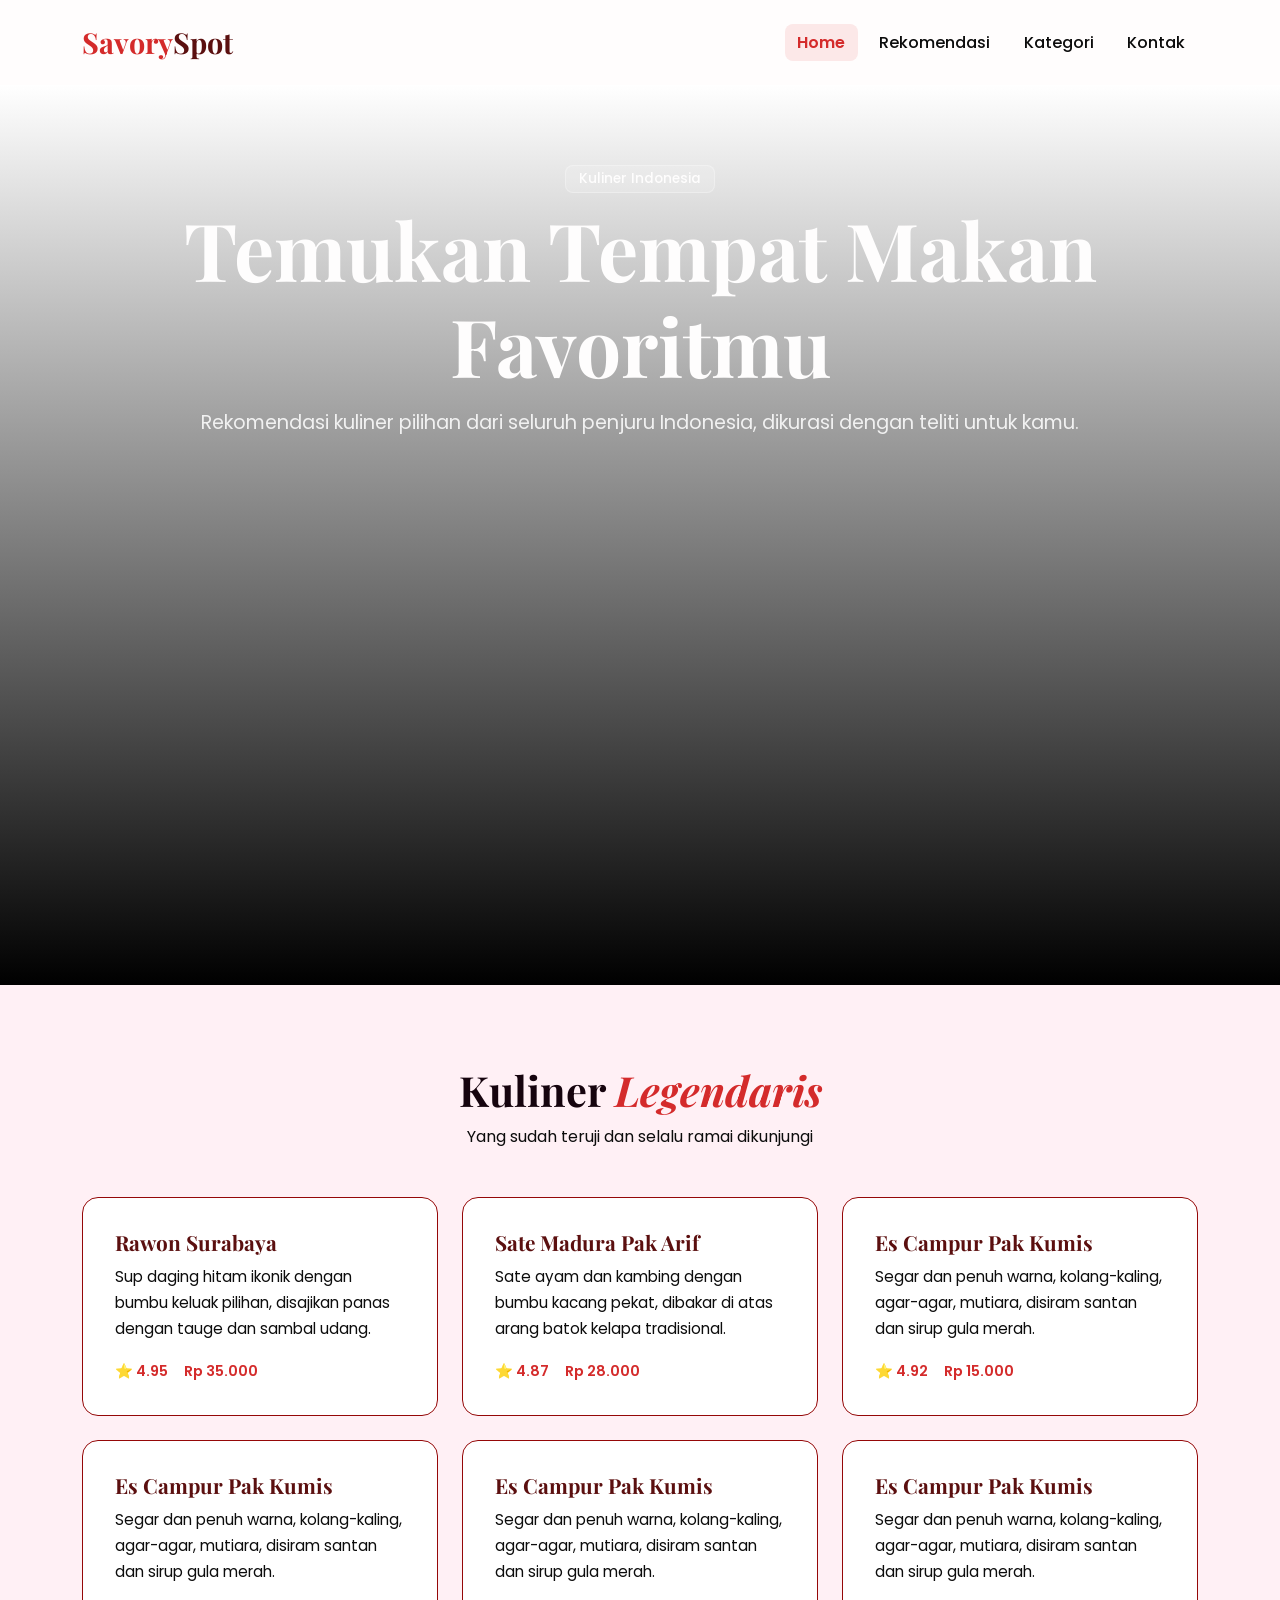
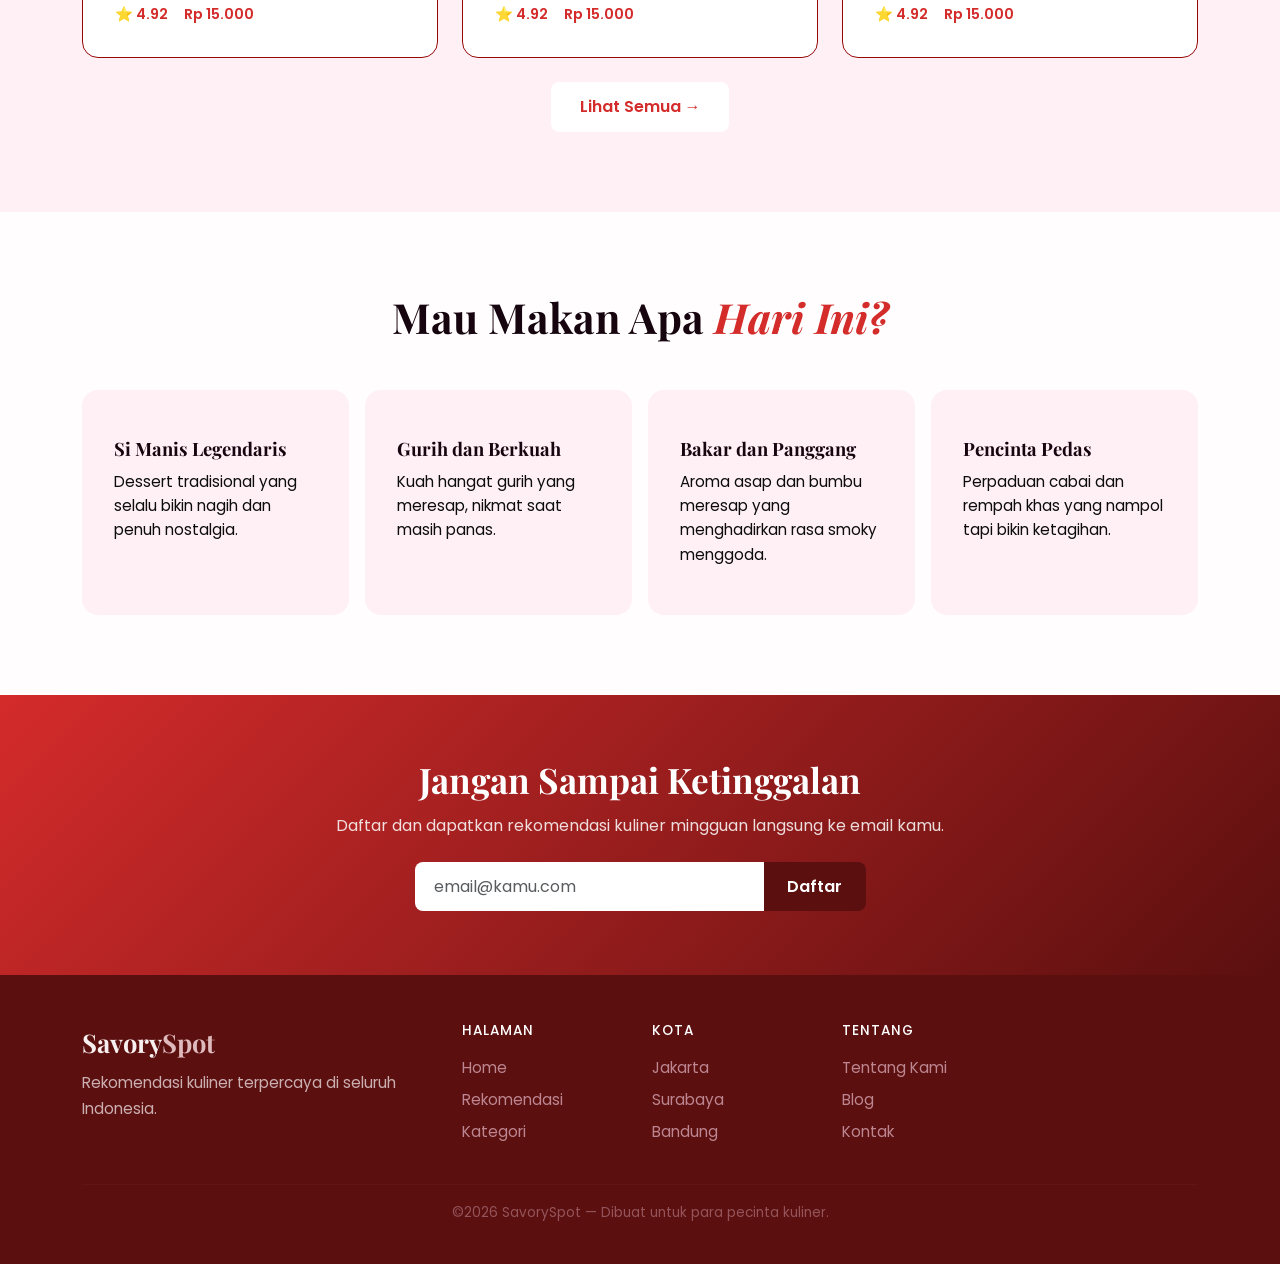
==== index.html @ 45e1f724 "feat: add kontak and rekomendasi pages with forms and functionality - Created kontak.html with a con" ====
<!DOCTYPE html>
<html lang="id">
<head>
  <meta charset="UTF-8"/>
  <meta name="viewport" content="width=device-width, initial-scale=1.0"/>
  <title>SavorySpot - Rekomendasi Kuliner</title>
  <link href="https://cdnjs.cloudflare.com/ajax/libs/bootstrap/5.3.2/css/bootstrap.min.css" rel="stylesheet"/>
  <link href="https://fonts.googleapis.com/css2?family=Playfair+Display:ital,wght@0,700;1,700&family=Poppins:wght@400;500;600;700&display=swap" rel="stylesheet"/>
  <link rel="stylesheet" href="index.css"/>
</head>
<body>

  <nav class="navbar navbar-expand-lg sticky-top">
    <div class="container">
      <a class="navbar-brand" href="index.html">Savory<span>Spot</span></a>
      <button class="navbar-toggler" type="button" data-bs-toggle="collapse" data-bs-target="#menuNav">
        <span class="navbar-toggler-icon"></span>
      </button>
      <div class="collapse navbar-collapse justify-content-end" id="menuNav">
        <ul class="navbar-nav gap-2">
          <li class="nav-item"><a class="nav-link aktif" href="home.html">Home</a></li>
          <li class="nav-item"><a class="nav-link" href="rekomendasi.html">Rekomendasi</a></li>
          <li class="nav-item"><a class="nav-link" href="kategori.html">Kategori</a></li>
          <li class="nav-item"><a class="nav-link" href="kontak.html">Kontak</a></li>
        </ul>
      </div>
    </div>
  </nav>

  <!-- HERO -->
  <section class="hero">
    <div class="container justify-content-center align-items-center text-center">
      <!-- <div class="hero-isi">
        <p class="hero-tag">Kuliner Indonesia</p>
        <h1>Temukan Tempat Makan<br><em>Favoritmu</em></h1>
        <p class="hero-desc">Rekomendasi kuliner pilihan dari seluruh penjuru Indonesia, dikurasi dengan teliti untuk kamu.</p>
        <div class="hero-tombol">
          <a href="rekomendasi.html" class="btn-utama">Lihat Rekomendasi</a>
          <a href="kategori.html" class="btn-outline">Jelajahi Kategori</a>
        </div>
      </div> -->
      <h5 class="hero-tag">Kuliner Indonesia</h5>
      <h1 class="hero-title">Temukan Tempat Makan Favoritmu</h1>
      <p class="hero-sub">Rekomendasi kuliner pilihan dari seluruh penjuru Indonesia, dikurasi dengan teliti untuk kamu.</p>
    </div>
  </section>

  

  <!-- REKOMENDASI -->
  <section class="rekomen">
    <div class="container">
      <div class="judul-seksi text-center mb-5">
  
        <h2>Kuliner <em>Legendaris</em></h2>
        <p class="sub">Yang sudah teruji dan selalu ramai dikunjungi</p>
      </div>


      <div class="row g-4">
        <div class="col-lg-4 col-md-6">
          <div class="kartu-makan">
            <h3>Rawon Surabaya</h3>
            <p>Sup daging hitam ikonik dengan bumbu keluak pilihan, disajikan panas dengan tauge dan sambal udang.</p>
            <div class="kartu-info">
              <span>⭐ 4.95</span>
              <span>Rp 35.000</span>
             
            </div>
          </div>
        </div>
        <div class="col-lg-4 col-md-6">
          <div class="kartu-makan">
            <h3>Sate Madura Pak Arif</h3>
            <p>Sate ayam dan kambing dengan bumbu kacang pekat, dibakar di atas arang batok kelapa tradisional.</p>
            <div class="kartu-info">
              <span>⭐ 4.87</span>
              <span>Rp 28.000</span>
            </div>
          </div>
        </div>
        <div class="col-lg-4 col-md-6">
          <div class="kartu-makan">
            <h3>Es Campur Pak Kumis</h3>
            <p>Segar dan penuh warna, kolang-kaling, agar-agar, mutiara, disiram santan dan sirup gula merah.</p>
            <div class="kartu-info">
              <span>⭐ 4.92</span>
              <span>Rp 15.000</span>
            </div>
          </div>
        </div>
        <div class="col-lg-4 col-md-6">
          <div class="kartu-makan">
            <h3>Es Campur Pak Kumis</h3>
            <p>Segar dan penuh warna, kolang-kaling, agar-agar, mutiara, disiram santan dan sirup gula merah.</p>
            <div class="kartu-info">
              <span>⭐ 4.92</span>
              <span>Rp 15.000</span>
            </div>
          </div>
        </div>
        <div class="col-lg-4 col-md-6">
          <div class="kartu-makan">
            <h3>Es Campur Pak Kumis</h3>
            <p>Segar dan penuh warna, kolang-kaling, agar-agar, mutiara, disiram santan dan sirup gula merah.</p>
            <div class="kartu-info">
              <span>⭐ 4.92</span>
              <span>Rp 15.000</span>
            </div>
          </div>
        </div>
        <div class="col-lg-4 col-md-6">
          <div class="kartu-makan">
            <h3>Es Campur Pak Kumis</h3>
            <p>Segar dan penuh warna, kolang-kaling, agar-agar, mutiara, disiram santan dan sirup gula merah.</p>
            <div class="kartu-info">
              <span>⭐ 4.92</span>
              <span>Rp 15.000</span>
            </div>
          </div>
        </div>
        
      </div>
      <div class="text-center mt-4">
        <a href="rekomendasi.html" class="btn-utama">Lihat Semua →</a>
      </div>
    </div>
  </section>


  <!-- KATEGORI -->
  <section class="kat-rasa">
    <div class="container">
      <div class="judul-seksi text-center mb-5">
        <h2>Mau Makan Apa <em>Hari Ini?</em></h2>
      </div>
      <div class="row g-3">
        <div class="col-lg-3 col-md-6">
          <div class="kartu-kat">
            <div class="kat-ikon"></div>
            <h4>Si Manis Legendaris</h4>
            <p>Dessert tradisional yang selalu bikin nagih dan penuh nostalgia.</p>
          </div>
        </div>
        <div class="col-lg-3 col-md-6">
          <div class="kartu-kat">
            <div class="kat-ikon"></div>
            <h4>Gurih dan Berkuah</h4>
            <p>Kuah hangat gurih yang meresap, nikmat saat masih panas.</p>
          </div>
        </div>
        <div class="col-lg-3 col-md-6">
          <div class="kartu-kat">
            <div class="kat-ikon"></div>
            <h4>Bakar dan Panggang</h4>
            <p>Aroma asap dan bumbu meresap yang menghadirkan rasa smoky menggoda.</p>
          </div>
        </div>
        <div class="col-lg-3 col-md-6">
          <div class="kartu-kat">
            <div class="kat-ikon"></div>
            <h4>Pencinta Pedas</h4>
            <p>Perpaduan cabai dan rempah khas yang nampol tapi bikin ketagihan.</p>
          </div>
        </div>
      </div>
    </div>
  </section>

  <!-- NEWSLETTER -->
  <section class="newsletter">
    <div class="container text-center">
      <h2>Jangan Sampai Ketinggalan</h2>
      <p>Daftar dan dapatkan rekomendasi kuliner mingguan langsung ke email kamu.</p>
      <div class="row justify-content-center mt-4">
        <div class="col-md-5">
          <div class="input-group">
            <input type="email" class="form-control" id="inputEmail" placeholder="email@kamu.com"/>
            <button class="btn-daftar" onclick="daftarNewsletter()">Daftar</button>
          </div>
          <p id="pesanSukses" style="display:none;" class="pesan-sukses">✅ Berhasil didaftarkan! Terima kasih 🌸</p>
        </div>
      </div>
    </div>
  </section>

  <footer>
    <div class="container">
      <div class="row g-4 mb-4">
        <div class="col-lg-4">
          <div class="footer-brand">Savory<span>Spot</span></div>
          <p>Rekomendasi kuliner terpercaya di seluruh Indonesia.</p>
        </div>
        <div class="col-lg-2 col-6"><h5>Halaman</h5><ul><li><a href="home.html">Home</a></li><li><a href="rekomendasi.html">Rekomendasi</a></li><li><a href="kategori.html">Kategori</a></li></ul></div>
        <div class="col-lg-2 col-6"><h5>Kota</h5><ul><li><a href="#jakarta">Jakarta</a></li><li><a href="#surabaya">Surabaya</a></li><li><a href="#bandung">Bandung</a></li></ul></div>
        <div class="col-lg-2 col-6"><h5>Tentang</h5><ul><li><a href="#tentang-kami">Tentang Kami</a></li><li><a href="#">Blog</a></li><li><a href="kontak.html">Kontak</a></li></ul></div>
      </div>
      <hr/>
      <p class="footer-bawah">©2026 SavorySpot — Dibuat untuk para pecinta kuliner.</p>
    </div>
  </footer>

  <script src="https://cdnjs.cloudflare.com/ajax/libs/bootstrap/5.3.2/js/bootstrap.bundle.min.js"></script>
  <script src="home.js"></script>
</body>
</html>
---- index.css ----
@import url('https://fonts.googleapis.com/css2?family=Playfair+Display:ital,wght@0,700;1,700&family=Poppins:wght@400;500;600;700&display=swap');

:root {
  --pink: #d42b2b;
  --pink-gelap: #5b0f0f;
  --pink-muda: #fce8e8;
  --pink-soft: #950808;
  --putih: #fffdfd;
  --teks: #16040e;
  --teks-abu: #0c0c0c;
  --bg: #fff0f5;
}

* {
  margin: 0;
  padding: 0;
  box-sizing: border-box;
}

html {
  scroll-behavior: smooth;
}

body {
  font-family: 'Poppins', sans-serif;
  background: var(--bg);
  color: var(--teks);
  font-size: 16px;
}

/* NAVBAR */
.navbar {
  background: var(--putih) !important;
  border-bottom: 2px solid var(--red-soft);
  padding: 1rem 0;
}

.navbar-brand {
  font-family: 'Playfair Display', serif;
  font-size: 1.8rem;
  font-weight: 700;
  color: var(--pink) !important;
  text-decoration: none;
}

.navbar-brand span {
  color: var(--pink-gelap);
}

.nav-link {
  color: var(--teks-abu) !important;
  font-weight: 500;
  font-size: 1rem;
  padding: 0.4rem 0.8rem !important;
  border-radius: 8px;
  transition: all 0.2s;
}

.nav-link:hover,
.nav-link.aktif {
  color: var(--pink) !important;
  font-weight: 600;
  background: var(--pink-muda);
}

/* HERO */
.hero {
  background:linear-gradient(white, black), url('bennerkuliner.jpg') center/cover no-repeat;
  padding: 5rem 0;
  height: 100vh;
  color: rgb(254, 253, 253);
}

.hero-tag {
  background: rgba(255, 255, 255, 0.15);
  display: inline-block;
  padding: 0.3rem 0.8rem;
  font-size: 0.85rem;
  border-radius: 8px;
  border: 1.5px solid rgba(255, 255, 255, 0.3);
}

.hero-title {
  font-family: 'Playfair Display', serif;
  font-size: 5rem;
  font-weight: 700;
  margin-bottom: 1rem;
}

.hero-sub {
  font-size: 1.2rem;
  color: rgba(255, 255, 255, 0.85);
  margin-bottom: 2rem;
}

.hero-tombol {
  display: flex;
  gap: 1rem;
  flex-wrap: wrap;
}

.btn-utama {
  background: white;
  color: var(--pink);
  padding: 0.8rem 1.8rem;
  border-radius: 8px;
  font-weight: 600;
  font-size: 1rem;
  text-decoration: none;
  transition: all 0.2s;
  display: inline-block;
}

.btn-utama:hover {
  background: var(--pink-muda);
  color: var(--pink);
  transform: translateY(-2px);
}

.btn-outline {
  background: transparent;
  color: white;
  border: 2px solid rgba(194, 187, 187, 0.6);
  padding: 0.8rem 1.8rem;
  border-radius: 8px;
  font-weight: 600;
  font-size: 1rem;
  text-decoration: none;
  transition: all 0.2s;
  display: inline-block;
}

.btn-outline:hover {
  background: rgba(255, 255, 255, 0.15);
  color: white;
}

/* STATS */
.stats {
  background: var(--putih);
  padding: 2.5rem 0;
  border-bottom: 2px solid var(--pink-soft);
}

.stat-angka {
  font-family: 'Playfair Display', serif;
  font-size: 2.2rem;
  font-weight: 700;
  color: var(--pink);
}

.stat-label {
  font-size: 0.95rem;
  color: var(--teks-abu);
  font-weight: 500;
  margin-top: 0.2rem;
}

/* LABEL & JUDUL */
.label {
  font-size: 0.8rem;
  letter-spacing: 2px;
  text-transform: uppercase;
  color: var(--pink);
  font-weight: 600;
  margin-bottom: 0.5rem;
}

.judul-seksi h2 {
  font-family: 'Playfair Display', serif;
  font-size: clamp(1.8rem, 3.5vw, 2.6rem);
  font-weight: 700;
  margin-bottom: 0.6rem;
}

.judul-seksi h2 em {
  color: var(--pink);
  font-style: italic;
}

.sub {
  color: var(--teks-abu);
  font-size: 1rem;
}

/* REKOMENDASI */
.rekomen {
  padding: 5rem 0;
}

.kartu-makan {
  background: white;
  border: 1.5px solid var(--pink-soft);
  border-radius: 16px;
  padding: 2rem;
  position: relative;
  height: 100%;
  transition: transform 0.3s, box-shadow 0.3s;
}

.kartu-makan:hover {
  transform: translateY(-5px);
  box-shadow: 0 12px 35px rgba(233, 30, 140, 0.12);
}

.kartu-no {
  position: absolute;
  top: 1rem;
  right: 1.2rem;
  font-family: 'Playfair Display', serif;
  font-size: 4rem;
  color: var(--pink-muda);
  font-weight: 700;
  line-height: 1;
}

.kartu-emoji {
  font-size: 3rem;
  margin-bottom: 1rem;
}

.kartu-makan h3 {
  font-family: 'Playfair Display', serif;
  font-size: 1.3rem;
  font-weight: 700;
  color: var(--pink-gelap);
  margin-bottom: 0.6rem;
}

.kartu-makan p {
  font-size: 0.95rem;
  color: var(--teks-abu);
  line-height: 1.7;
  margin-bottom: 1.2rem;
}

.kartu-info {
  display: flex;
  gap: 1rem;
  flex-wrap: wrap;
}

.kartu-info span {
  font-size: 0.9rem;
  font-weight: 600;
  color: var(--pink);
}



/* KATEGORI RASA */
.kat-rasa {
  background: var(--putih);
  padding: 5rem 0;
  border-top: 2px solid var(--red-soft);
}

.kartu-kat {
  background: var(--bg);
  border: 1.5px solid var(--red-soft);
  border-radius: 16px;
  padding: 2rem;
  height: 100%;
  transition: all 0.2s;
}

.kartu-kat:hover {
  background: var(--red-muda);
  transform: translateY(-4px);
}

.kat-ikon {
  font-size: 2.5rem;
  margin-bottom: 1rem;
}

.kartu-kat h4 {
  font-family: 'Playfair Display', serif;
  font-size: 1.15rem;
  font-weight: 700;
  color: var(--red-gelap);
  margin-bottom: 0.6rem;
}

.kartu-kat p {
  font-size: 0.95rem;
  color: var(--teks-abu);
  line-height: 1.6;
}

/* NEWSLETTER */
.newsletter {
  background: linear-gradient(135deg, var(--pink), var(--pink-gelap));
  padding: 4rem 0;
  color: white;
}

.newsletter h2 {
  font-family: 'Playfair Display', serif;
  font-size: clamp(1.6rem, 3vw, 2.2rem);
  font-weight: 700;
  margin-bottom: 0.8rem;
}

.newsletter p {
  font-size: 1rem;
  color: rgba(255, 255, 255, 0.85);
}

.newsletter .form-control {
  border-radius: 8px 0 0 8px !important;
  padding: 0.8rem 1.2rem !important;
  border: none !important;
  font-size: 1rem;
}

.btn-daftar {
  background: var(--pink-gelap);
  color: white;
  border: none;
  padding: 0.8rem 1.5rem;
  border-radius: 0 8px 8px 0;
  font-weight: 600;
  font-size: 1rem;
  cursor: pointer;
  transition: background 0.2s;
}

.btn-daftar:hover {
  background: var(--pink-gelap);
}

.pesan-sukses {
  color: white;
  margin-top: 0.8rem;
  font-size: 0.95rem;
}


/* FOOTER */
footer {
  background: var(--pink-gelap);
  color: rgba(252, 243, 247, 0.7);
  padding: 3rem 0 1.5rem;
}

.footer-brand {
  font-family: 'Playfair Display', serif;
  font-size: 1.6rem;
  font-weight: 700;
  color: rgb(247, 239, 239);
  margin-bottom: 0.5rem;
}

.footer-brand span {
  color: #dfbabd;
}

footer p {
  font-size: 0.95rem;
  line-height: 1.7;
}

footer h5 {
  color: white;
  font-size: 0.85rem;
  letter-spacing: 1px;
  text-transform: uppercase;
  margin-bottom: 1rem;
}

footer ul {
  list-style: none;
  padding: 0;
}

footer ul li {
  margin-bottom: 0.5rem;
}

footer ul a {
  color: rgba(255, 214, 231, 0.6);
  font-size: 0.95rem;
  text-decoration: none;
  transition: color 0.2s;
}

footer ul a:hover {
  color: #ffb3d9;
}

footer hr {
  border-color: rgba(255, 255, 255, 0.1);
}

.footer-bawah {
  text-align: center;
  font-size: 0.85rem;
  color: rgba(255, 214, 231, 0.35);
}
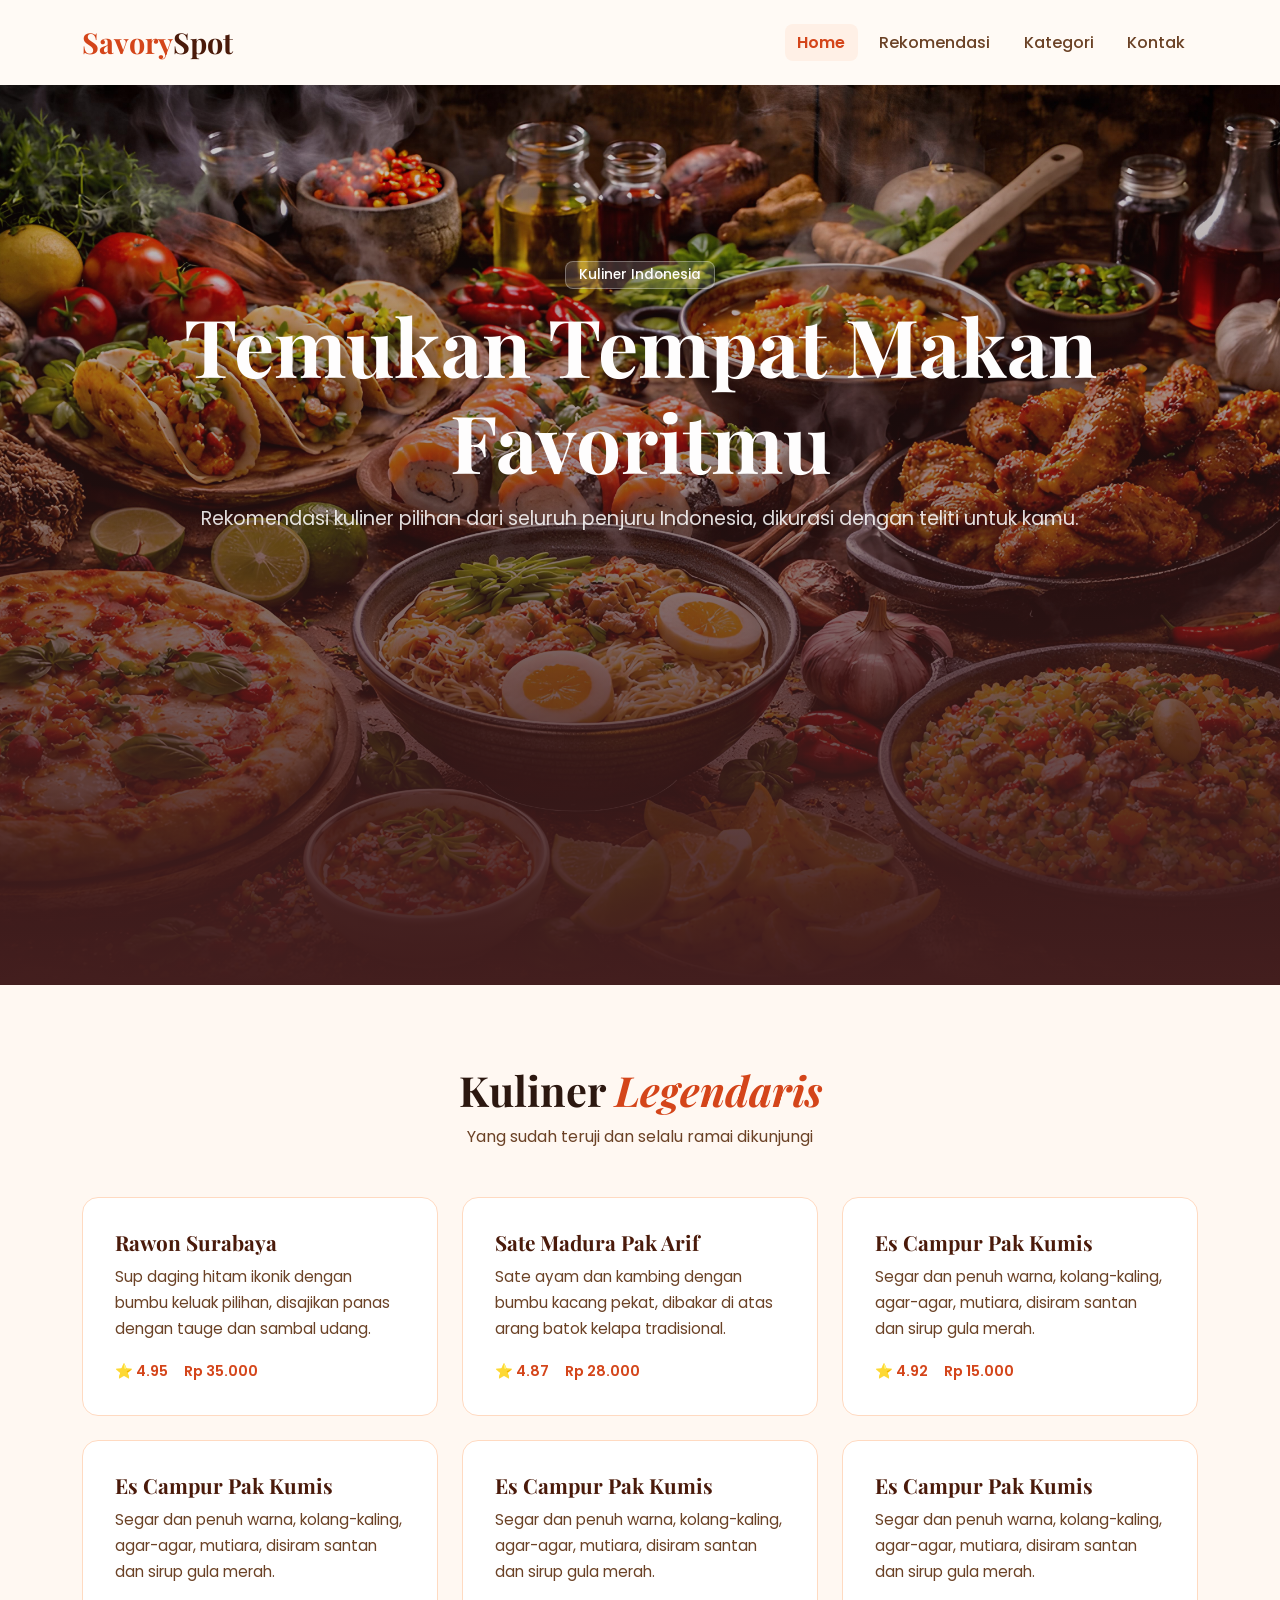
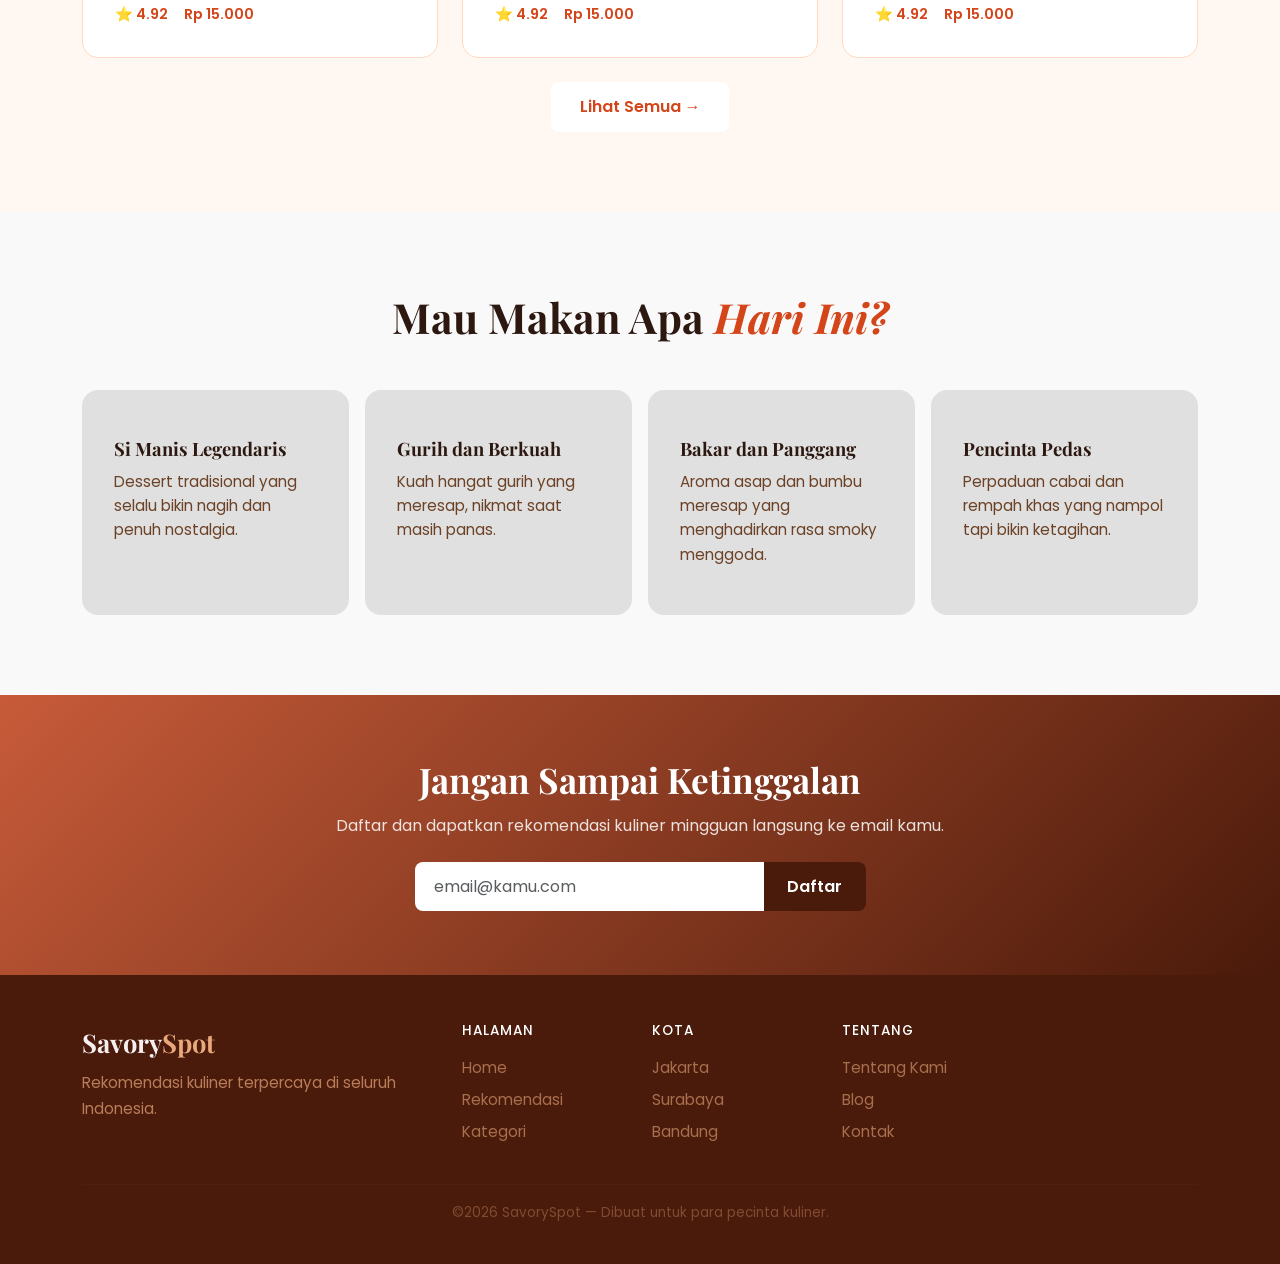
==== commit 9ac1882d: "Add files via upload" ====
--- a/index.html
+++ b/index.html
@@ -1,206 +1,197 @@
-<!DOCTYPE html>
-<html lang="id">
-<head>
-  <meta charset="UTF-8"/>
-  <meta name="viewport" content="width=device-width, initial-scale=1.0"/>
-  <title>SavorySpot - Rekomendasi Kuliner</title>
-  <link href="https://cdnjs.cloudflare.com/ajax/libs/bootstrap/5.3.2/css/bootstrap.min.css" rel="stylesheet"/>
-  <link href="https://fonts.googleapis.com/css2?family=Playfair+Display:ital,wght@0,700;1,700&family=Poppins:wght@400;500;600;700&display=swap" rel="stylesheet"/>
-  <link rel="stylesheet" href="index.css"/>
-</head>
-<body>
-
-  <nav class="navbar navbar-expand-lg sticky-top">
-    <div class="container">
-      <a class="navbar-brand" href="index.html">Savory<span>Spot</span></a>
-      <button class="navbar-toggler" type="button" data-bs-toggle="collapse" data-bs-target="#menuNav">
-        <span class="navbar-toggler-icon"></span>
-      </button>
-      <div class="collapse navbar-collapse justify-content-end" id="menuNav">
-        <ul class="navbar-nav gap-2">
-          <li class="nav-item"><a class="nav-link aktif" href="home.html">Home</a></li>
-          <li class="nav-item"><a class="nav-link" href="rekomendasi.html">Rekomendasi</a></li>
-          <li class="nav-item"><a class="nav-link" href="kategori.html">Kategori</a></li>
-          <li class="nav-item"><a class="nav-link" href="kontak.html">Kontak</a></li>
-        </ul>
-      </div>
-    </div>
-  </nav>
-
-  <!-- HERO -->
-  <section class="hero">
-    <div class="container justify-content-center align-items-center text-center">
-      <!-- <div class="hero-isi">
-        <p class="hero-tag">Kuliner Indonesia</p>
-        <h1>Temukan Tempat Makan<br><em>Favoritmu</em></h1>
-        <p class="hero-desc">Rekomendasi kuliner pilihan dari seluruh penjuru Indonesia, dikurasi dengan teliti untuk kamu.</p>
-        <div class="hero-tombol">
-          <a href="rekomendasi.html" class="btn-utama">Lihat Rekomendasi</a>
-          <a href="kategori.html" class="btn-outline">Jelajahi Kategori</a>
-        </div>
-      </div> -->
-      <h5 class="hero-tag">Kuliner Indonesia</h5>
-      <h1 class="hero-title">Temukan Tempat Makan Favoritmu</h1>
-      <p class="hero-sub">Rekomendasi kuliner pilihan dari seluruh penjuru Indonesia, dikurasi dengan teliti untuk kamu.</p>
-    </div>
-  </section>
-
-  
-
-  <!-- REKOMENDASI -->
-  <section class="rekomen">
-    <div class="container">
-      <div class="judul-seksi text-center mb-5">
-  
-        <h2>Kuliner <em>Legendaris</em></h2>
-        <p class="sub">Yang sudah teruji dan selalu ramai dikunjungi</p>
-      </div>
-
-
-      <div class="row g-4">
-        <div class="col-lg-4 col-md-6">
-          <div class="kartu-makan">
-            <h3>Rawon Surabaya</h3>
-            <p>Sup daging hitam ikonik dengan bumbu keluak pilihan, disajikan panas dengan tauge dan sambal udang.</p>
-            <div class="kartu-info">
-              <span>⭐ 4.95</span>
-              <span>Rp 35.000</span>
-             
-            </div>
-          </div>
-        </div>
-        <div class="col-lg-4 col-md-6">
-          <div class="kartu-makan">
-            <h3>Sate Madura Pak Arif</h3>
-            <p>Sate ayam dan kambing dengan bumbu kacang pekat, dibakar di atas arang batok kelapa tradisional.</p>
-            <div class="kartu-info">
-              <span>⭐ 4.87</span>
-              <span>Rp 28.000</span>
-            </div>
-          </div>
-        </div>
-        <div class="col-lg-4 col-md-6">
-          <div class="kartu-makan">
-            <h3>Es Campur Pak Kumis</h3>
-            <p>Segar dan penuh warna, kolang-kaling, agar-agar, mutiara, disiram santan dan sirup gula merah.</p>
-            <div class="kartu-info">
-              <span>⭐ 4.92</span>
-              <span>Rp 15.000</span>
-            </div>
-          </div>
-        </div>
-        <div class="col-lg-4 col-md-6">
-          <div class="kartu-makan">
-            <h3>Es Campur Pak Kumis</h3>
-            <p>Segar dan penuh warna, kolang-kaling, agar-agar, mutiara, disiram santan dan sirup gula merah.</p>
-            <div class="kartu-info">
-              <span>⭐ 4.92</span>
-              <span>Rp 15.000</span>
-            </div>
-          </div>
-        </div>
-        <div class="col-lg-4 col-md-6">
-          <div class="kartu-makan">
-            <h3>Es Campur Pak Kumis</h3>
-            <p>Segar dan penuh warna, kolang-kaling, agar-agar, mutiara, disiram santan dan sirup gula merah.</p>
-            <div class="kartu-info">
-              <span>⭐ 4.92</span>
-              <span>Rp 15.000</span>
-            </div>
-          </div>
-        </div>
-        <div class="col-lg-4 col-md-6">
-          <div class="kartu-makan">
-            <h3>Es Campur Pak Kumis</h3>
-            <p>Segar dan penuh warna, kolang-kaling, agar-agar, mutiara, disiram santan dan sirup gula merah.</p>
-            <div class="kartu-info">
-              <span>⭐ 4.92</span>
-              <span>Rp 15.000</span>
-            </div>
-          </div>
-        </div>
-        
-      </div>
-      <div class="text-center mt-4">
-        <a href="rekomendasi.html" class="btn-utama">Lihat Semua →</a>
-      </div>
-    </div>
-  </section>
-
-
-  <!-- KATEGORI -->
-  <section class="kat-rasa">
-    <div class="container">
-      <div class="judul-seksi text-center mb-5">
-        <h2>Mau Makan Apa <em>Hari Ini?</em></h2>
-      </div>
-      <div class="row g-3">
-        <div class="col-lg-3 col-md-6">
-          <div class="kartu-kat">
-            <div class="kat-ikon"></div>
-            <h4>Si Manis Legendaris</h4>
-            <p>Dessert tradisional yang selalu bikin nagih dan penuh nostalgia.</p>
-          </div>
-        </div>
-        <div class="col-lg-3 col-md-6">
-          <div class="kartu-kat">
-            <div class="kat-ikon"></div>
-            <h4>Gurih dan Berkuah</h4>
-            <p>Kuah hangat gurih yang meresap, nikmat saat masih panas.</p>
-          </div>
-        </div>
-        <div class="col-lg-3 col-md-6">
-          <div class="kartu-kat">
-            <div class="kat-ikon"></div>
-            <h4>Bakar dan Panggang</h4>
-            <p>Aroma asap dan bumbu meresap yang menghadirkan rasa smoky menggoda.</p>
-          </div>
-        </div>
-        <div class="col-lg-3 col-md-6">
-          <div class="kartu-kat">
-            <div class="kat-ikon"></div>
-            <h4>Pencinta Pedas</h4>
-            <p>Perpaduan cabai dan rempah khas yang nampol tapi bikin ketagihan.</p>
-          </div>
-        </div>
-      </div>
-    </div>
-  </section>
-
-  <!-- NEWSLETTER -->
-  <section class="newsletter">
-    <div class="container text-center">
-      <h2>Jangan Sampai Ketinggalan</h2>
-      <p>Daftar dan dapatkan rekomendasi kuliner mingguan langsung ke email kamu.</p>
-      <div class="row justify-content-center mt-4">
-        <div class="col-md-5">
-          <div class="input-group">
-            <input type="email" class="form-control" id="inputEmail" placeholder="email@kamu.com"/>
-            <button class="btn-daftar" onclick="daftarNewsletter()">Daftar</button>
-          </div>
-          <p id="pesanSukses" style="display:none;" class="pesan-sukses">✅ Berhasil didaftarkan! Terima kasih 🌸</p>
-        </div>
-      </div>
-    </div>
-  </section>
-
-  <footer>
-    <div class="container">
-      <div class="row g-4 mb-4">
-        <div class="col-lg-4">
-          <div class="footer-brand">Savory<span>Spot</span></div>
-          <p>Rekomendasi kuliner terpercaya di seluruh Indonesia.</p>
-        </div>
-        <div class="col-lg-2 col-6"><h5>Halaman</h5><ul><li><a href="home.html">Home</a></li><li><a href="rekomendasi.html">Rekomendasi</a></li><li><a href="kategori.html">Kategori</a></li></ul></div>
-        <div class="col-lg-2 col-6"><h5>Kota</h5><ul><li><a href="#jakarta">Jakarta</a></li><li><a href="#surabaya">Surabaya</a></li><li><a href="#bandung">Bandung</a></li></ul></div>
-        <div class="col-lg-2 col-6"><h5>Tentang</h5><ul><li><a href="#tentang-kami">Tentang Kami</a></li><li><a href="#">Blog</a></li><li><a href="kontak.html">Kontak</a></li></ul></div>
-      </div>
-      <hr/>
-      <p class="footer-bawah">©2026 SavorySpot — Dibuat untuk para pecinta kuliner.</p>
-    </div>
-  </footer>
-
-  <script src="https://cdnjs.cloudflare.com/ajax/libs/bootstrap/5.3.2/js/bootstrap.bundle.min.js"></script>
-  <script src="home.js"></script>
-</body>
+<!DOCTYPE html>
+<html lang="id">
+<head>
+  <meta charset="UTF-8"/>
+  <meta name="viewport" content="width=device-width, initial-scale=1.0"/>
+  <title>SavorySpot - Rekomendasi Kuliner</title>
+  <link href="https://cdnjs.cloudflare.com/ajax/libs/bootstrap/5.3.2/css/bootstrap.min.css" rel="stylesheet"/>
+  <link href="https://fonts.googleapis.com/css2?family=Playfair+Display:ital,wght@0,700;1,700&family=Poppins:wght@400;500;600;700&display=swap" rel="stylesheet"/>
+  <link rel="stylesheet" href="style.css"/>
+</head>
+<body>
+
+  <nav class="navbar navbar-expand-lg sticky-top">
+    <div class="container">
+      <a class="navbar-brand" href="index.html">Savory<span>Spot</span></a>
+      <button class="navbar-toggler" type="button" data-bs-toggle="collapse" data-bs-target="#menuNav">
+        <span class="navbar-toggler-icon"></span>
+      </button>
+      <div class="collapse navbar-collapse justify-content-end" id="menuNav">
+        <ul class="navbar-nav gap-2">
+          <li class="nav-item"><a class="nav-link aktif" href="index.html">Home</a></li>
+          <li class="nav-item"><a class="nav-link" href="rekomendasi.html">Rekomendasi</a></li>
+          <li class="nav-item"><a class="nav-link" href="kategori.html">Kategori</a></li>
+          <li class="nav-item"><a class="nav-link" href="kontak.html">Kontak</a></li>
+        </ul>
+      </div>
+    </div>
+  </nav>
+
+  <!-- HERO -->
+  <section class="hero">
+    <div class="container pt-5 justify-content-center align-items-center text-center">
+      <h5 class="hero-tag mt-5">Kuliner Indonesia</h5>
+      <h1 class="hero-title">Temukan Tempat Makan Favoritmu</h1>
+      <p class="hero-sub">Rekomendasi kuliner pilihan dari seluruh penjuru Indonesia, dikurasi dengan teliti untuk kamu.</p>
+    </div>
+  </section>
+
+  
+
+  <!-- REKOMENDASI -->
+  <section class="rekomen">
+    <div class="container">
+      <div class="judul-seksi text-center mb-5">
+  
+        <h2>Kuliner <em>Legendaris</em></h2>
+        <p class="sub">Yang sudah teruji dan selalu ramai dikunjungi</p>
+      </div>
+
+
+      <div class="row g-4">
+        <div class="col-lg-4 col-md-6">
+          <div class="kartu-makan">
+            <h3>Rawon Surabaya</h3>
+            <p>Sup daging hitam ikonik dengan bumbu keluak pilihan, disajikan panas dengan tauge dan sambal udang.</p>
+            <div class="kartu-info">
+              <span>⭐ 4.95</span>
+              <span>Rp 35.000</span>
+             
+            </div>
+          </div>
+        </div>
+        <div class="col-lg-4 col-md-6">
+          <div class="kartu-makan">
+            <h3>Sate Madura Pak Arif</h3>
+            <p>Sate ayam dan kambing dengan bumbu kacang pekat, dibakar di atas arang batok kelapa tradisional.</p>
+            <div class="kartu-info">
+              <span>⭐ 4.87</span>
+              <span>Rp 28.000</span>
+            </div>
+          </div>
+        </div>
+        <div class="col-lg-4 col-md-6">
+          <div class="kartu-makan">
+            <h3>Es Campur Pak Kumis</h3>
+            <p>Segar dan penuh warna, kolang-kaling, agar-agar, mutiara, disiram santan dan sirup gula merah.</p>
+            <div class="kartu-info">
+              <span>⭐ 4.92</span>
+              <span>Rp 15.000</span>
+            </div>
+          </div>
+        </div>
+        <div class="col-lg-4 col-md-6">
+          <div class="kartu-makan">
+            <h3>Es Campur Pak Kumis</h3>
+            <p>Segar dan penuh warna, kolang-kaling, agar-agar, mutiara, disiram santan dan sirup gula merah.</p>
+            <div class="kartu-info">
+              <span>⭐ 4.92</span>
+              <span>Rp 15.000</span>
+            </div>
+          </div>
+        </div>
+        <div class="col-lg-4 col-md-6">
+          <div class="kartu-makan">
+            <h3>Es Campur Pak Kumis</h3>
+            <p>Segar dan penuh warna, kolang-kaling, agar-agar, mutiara, disiram santan dan sirup gula merah.</p>
+            <div class="kartu-info">
+              <span>⭐ 4.92</span>
+              <span>Rp 15.000</span>
+            </div>
+          </div>
+        </div>
+        <div class="col-lg-4 col-md-6">
+          <div class="kartu-makan">
+            <h3>Es Campur Pak Kumis</h3>
+            <p>Segar dan penuh warna, kolang-kaling, agar-agar, mutiara, disiram santan dan sirup gula merah.</p>
+            <div class="kartu-info">
+              <span>⭐ 4.92</span>
+              <span>Rp 15.000</span>
+            </div>
+          </div>
+        </div>
+        
+      </div>
+      <div class="text-center mt-4">
+        <a href="rekomendasi.html" class="btn-utama">Lihat Semua →</a>
+      </div>
+    </div>
+  </section>
+
+
+  <!-- KATEGORI -->
+  <section class="kat-rasa">
+    <div class="container">
+      <div class="judul-seksi text-center mb-5">
+        <h2>Mau Makan Apa <em>Hari Ini?</em></h2>
+      </div>
+      <div class="row g-3">
+        <div class="col-lg-3 col-md-6">
+          <div class="kartu-kat">
+            <div class="kat-ikon"></div>
+            <h4>Si Manis Legendaris</h4>
+            <p>Dessert tradisional yang selalu bikin nagih dan penuh nostalgia.</p>
+          </div>
+        </div>
+        <div class="col-lg-3 col-md-6">
+          <div class="kartu-kat">
+            <div class="kat-ikon"></div>
+            <h4>Gurih dan Berkuah</h4>
+            <p>Kuah hangat gurih yang meresap, nikmat saat masih panas.</p>
+          </div>
+        </div>
+        <div class="col-lg-3 col-md-6">
+          <div class="kartu-kat">
+            <div class="kat-ikon"></div>
+            <h4>Bakar dan Panggang</h4>
+            <p>Aroma asap dan bumbu meresap yang menghadirkan rasa smoky menggoda.</p>
+          </div>
+        </div>
+        <div class="col-lg-3 col-md-6">
+          <div class="kartu-kat">
+            <div class="kat-ikon"></div>
+            <h4>Pencinta Pedas</h4>
+            <p>Perpaduan cabai dan rempah khas yang nampol tapi bikin ketagihan.</p>
+          </div>
+        </div>
+      </div>
+    </div>
+  </section>
+
+  <!-- NEWSLETTER -->
+  <section class="newsletter">
+    <div class="container text-center">
+      <h2>Jangan Sampai Ketinggalan</h2>
+      <p>Daftar dan dapatkan rekomendasi kuliner mingguan langsung ke email kamu.</p>
+      <div class="row justify-content-center mt-4">
+        <div class="col-md-5">
+          <div class="input-group">
+            <input type="email" class="form-control" id="inputEmail" placeholder="email@kamu.com"/>
+            <button class="btn-daftar" onclick="daftarNewsletter()">Daftar</button>
+          </div>
+          <p id="pesanSukses" style="display:none;" class="pesan-sukses">✅ Berhasil didaftarkan! Terima kasih 🌸</p>
+        </div>
+      </div>
+    </div>
+  </section>
+
+  <footer>
+    <div class="container">
+      <div class="row g-4 mb-4">
+        <div class="col-lg-4">
+          <div class="footer-brand">Savory<span>Spot</span></div>
+          <p>Rekomendasi kuliner terpercaya di seluruh Indonesia.</p>
+        </div>
+        <div class="col-lg-2 col-6"><h5>Halaman</h5><ul><li><a href="home.html">Home</a></li><li><a href="rekomendasi.html">Rekomendasi</a></li><li><a href="kategori.html">Kategori</a></li></ul></div>
+        <div class="col-lg-2 col-6"><h5>Kota</h5><ul><li><a href="#jakarta">Jakarta</a></li><li><a href="#surabaya">Surabaya</a></li><li><a href="#bandung">Bandung</a></li></ul></div>
+        <div class="col-lg-2 col-6"><h5>Tentang</h5><ul><li><a href="#tentang-kami">Tentang Kami</a></li><li><a href="#">Blog</a></li><li><a href="kontak.html">Kontak</a></li></ul></div>
+      </div>
+      <hr/>
+      <p class="footer-bawah">©2026 SavorySpot — Dibuat untuk para pecinta kuliner.</p>
+    </div>
+  </footer>
+
+  <script src="https://cdnjs.cloudflare.com/ajax/libs/bootstrap/5.3.2/js/bootstrap.bundle.min.js"></script>
+  <script src="home.js"></script>
+</body>
 </html>
--- a/style.css
+++ b/style.css
@@ -0,0 +1,400 @@
+@import url('https://fonts.googleapis.com/css2?family=Playfair+Display:ital,wght@0,700;1,700&family=Poppins:wght@400;500;600;700&display=swap');
+
+:root {
+  --pink: #D4451A;
+  --pink-gelap: #4A1A0A;
+  --pink-muda: #FFF0E6;
+  --pink-soft: #FFDAC1;
+  --putih: #FFFAF5;
+  --teks: #2C1810;
+  --teks-abu: #6B4226;
+  --bg: #FFF8F2;
+}
+
+* {
+  margin: 0;
+  padding: 0;
+  box-sizing: border-box;
+}
+
+html {
+  scroll-behavior: smooth;
+}
+
+body {
+  font-family: 'Poppins', sans-serif;
+  background: var(--bg);
+  color: var(--teks);
+  font-size: 16px;
+}
+
+/* NAVBAR */
+.navbar {
+  background: var(--putih) !important;
+  border-bottom: 2px solid var(--red-soft);
+  padding: 1rem 0;
+}
+
+.navbar-brand {
+  font-family: 'Playfair Display', serif;
+  font-size: 1.8rem;
+  font-weight: 700;
+  color: var(--pink) !important;
+  text-decoration: none;
+}
+
+.navbar-brand span {
+  color: var(--pink-gelap);
+}
+
+.nav-link {
+  color: var(--teks-abu) !important;
+  font-weight: 500;
+  font-size: 1rem;
+  padding: 0.4rem 0.8rem !important;
+  border-radius: 8px;
+  transition: all 0.2s;
+}
+
+.nav-link:hover,
+.nav-link.aktif {
+  color: var(--pink) !important;
+  font-weight: 600;
+  background: var(--pink-muda);
+}
+
+/* HERO */
+.hero {
+  background:linear-gradient(rgba(0, 0, 0, 0.164), rgb(67, 30, 30)), url('bennerkuliner.jpg') center/cover no-repeat;
+  padding: 5rem 0;
+  height: 100vh;
+  color: rgb(254, 253, 253);
+}
+
+.hero-tag {
+  background: rgba(255, 255, 255, 0.15);
+  display: inline-block;
+  padding: 0.3rem 0.8rem;
+  font-size: 0.85rem;
+  border-radius: 8px;
+  border: 1.5px solid rgba(255, 255, 255, 0.3);
+}
+
+.hero-title {
+  font-family: 'Playfair Display', serif;
+  font-size: 5rem;
+  font-weight: 700;
+  margin-bottom: 1rem;
+}
+
+.hero-sub {
+  font-size: 1.2rem;
+  color: rgba(255, 255, 255, 0.85);
+  margin-bottom: 2rem;
+}
+
+.hero-tombol {
+  display: flex;
+  gap: 1rem;
+  flex-wrap: wrap;
+}
+
+.btn-utama {
+  background: white;
+  color: var(--pink);
+  padding: 0.8rem 1.8rem;
+  border-radius: 8px;
+  font-weight: 600;
+  font-size: 1rem;
+  text-decoration: none;
+  transition: all 0.2s;
+  display: inline-block;
+}
+
+.btn-utama:hover {
+  background: var(--pink-muda);
+  color: var(--pink);
+  transform: translateY(-2px);
+}
+
+.btn-outline {
+  background: transparent;
+  color: white;
+  border: 2px solid rgba(194, 187, 187, 0.6);
+  padding: 0.8rem 1.8rem;
+  border-radius: 8px;
+  font-weight: 600;
+  font-size: 1rem;
+  text-decoration: none;
+  transition: all 0.2s;
+  display: inline-block;
+}
+
+.btn-outline:hover {
+  background: rgba(255, 255, 255, 0.15);
+  color: white;
+}
+
+/* STATS */
+.stats {
+  background: var(--putih);
+  padding: 2.5rem 0;
+  border-bottom: 2px solid var(--pink-soft);
+}
+
+.stat-angka {
+  font-family: 'Playfair Display', serif;
+  font-size: 2.2rem;
+  font-weight: 700;
+  color: var(--pink);
+}
+
+.stat-label {
+  font-size: 0.95rem;
+  color: var(--teks-abu);
+  font-weight: 500;
+  margin-top: 0.2rem;
+}
+
+/* LABEL & JUDUL */
+.label {
+  font-size: 0.8rem;
+  letter-spacing: 2px;
+  text-transform: uppercase;
+  color: var(--pink);
+  font-weight: 600;
+  margin-bottom: 0.5rem;
+}
+
+.judul-seksi h2 {
+  font-family: 'Playfair Display', serif;
+  font-size: clamp(1.8rem, 3.5vw, 2.6rem);
+  font-weight: 700;
+  margin-bottom: 0.6rem;
+}
+
+.judul-seksi h2 em {
+  color: var(--pink);
+  font-style: italic;
+}
+
+.sub {
+  color: var(--teks-abu);
+  font-size: 1rem;
+}
+
+/* REKOMENDASI */
+.rekomen {
+  padding: 5rem 0;
+}
+
+.kartu-makan {
+  background: white;
+  border: 1.5px solid var(--pink-soft);
+  border-radius: 16px;
+  padding: 2rem;
+  position: relative;
+  height: 100%;
+  transition: transform 0.3s, box-shadow 0.3s;
+}
+
+.kartu-makan:hover {
+  transform: translateY(-5px);
+  box-shadow: 0 12px 35px rgba(233, 30, 140, 0.12);
+}
+
+.kartu-no {
+  position: absolute;
+  top: 1rem;
+  right: 1.2rem;
+  font-family: 'Playfair Display', serif;
+  font-size: 4rem;
+  color: var(--pink-muda);
+  font-weight: 700;
+  line-height: 1;
+}
+
+.kartu-emoji {
+  font-size: 3rem;
+  margin-bottom: 1rem;
+}
+
+.kartu-makan h3 {
+  font-family: 'Playfair Display', serif;
+  font-size: 1.3rem;
+  font-weight: 700;
+  color: var(--pink-gelap);
+  margin-bottom: 0.6rem;
+}
+
+.kartu-makan p {
+  font-size: 0.95rem;
+  color: var(--teks-abu);
+  line-height: 1.7;
+  margin-bottom: 1.2rem;
+}
+
+.kartu-info {
+  display: flex;
+  gap: 1rem;
+  flex-wrap: wrap;
+}
+
+.kartu-info span {
+  font-size: 0.9rem;
+  font-weight: 600;
+  color: var(--pink);
+}
+
+
+
+/* KATEGORI RASA */
+.kat-rasa {
+  background: rgb(249, 249, 249);
+  padding: 5rem 0;
+  border-top: 2px solid var(--red-soft);
+}
+
+.kartu-kat {
+  background: rgb(224, 224, 224);
+  border: 1.5px solid var(--red-soft);
+  border-radius: 16px;
+  padding: 2rem;
+  height: 100%;
+  transition: all 0.2s;
+}
+
+.kartu-kat:hover {
+  background: rgb(201, 201, 201);
+  transform: translateY(-4px);
+}
+
+.kat-ikon {
+  font-size: 2.5rem;
+  margin-bottom: 1rem;
+}
+
+.kartu-kat h4 {
+  font-family: 'Playfair Display', serif;
+  font-size: 1.15rem;
+  font-weight: 700;
+  color: var(--red-gelap);
+  margin-bottom: 0.6rem;
+}
+
+.kartu-kat p {
+  font-size: 0.95rem;
+  color: var(--teks-abu);
+  line-height: 1.6;
+}
+
+/* NEWSLETTER */
+.newsletter {
+  background: linear-gradient(135deg, #C75B39, #4A1A0A);
+  padding: 4rem 0;
+  color: white;
+}
+
+.newsletter h2 {
+  font-family: 'Playfair Display', serif;
+  font-size: clamp(1.6rem, 3vw, 2.2rem);
+  font-weight: 700;
+  margin-bottom: 0.8rem;
+}
+
+.newsletter p {
+  font-size: 1rem;
+  color: rgba(255, 255, 255, 0.85);
+}
+
+.newsletter .form-control {
+  border-radius: 8px 0 0 8px !important;
+  padding: 0.8rem 1.2rem !important;
+  border: none !important;
+  font-size: 1rem;
+}
+
+.btn-daftar {
+  background: var(--pink-gelap);
+  color: white;
+  border: none;
+  padding: 0.8rem 1.5rem;
+  border-radius: 0 8px 8px 0;
+  font-weight: 600;
+  font-size: 1rem;
+  cursor: pointer;
+  transition: background 0.2s;
+}
+
+.btn-daftar:hover {
+  background: var(--pink-gelap);
+}
+
+.pesan-sukses {
+  color: white;
+  margin-top: 0.8rem;
+  font-size: 0.95rem;
+}
+
+
+/* FOOTER */
+footer {
+  background: var(--pink-gelap);
+  color: rgba(232, 168, 124, 0.7);
+  padding: 3rem 0 1.5rem;
+}
+
+.footer-brand {
+  font-family: 'Playfair Display', serif;
+  font-size: 1.6rem;
+  font-weight: 700;
+  color: rgb(247, 239, 239);
+  margin-bottom: 0.5rem;
+}
+
+.footer-brand span {
+  color: #E8A87C;
+}
+
+footer p {
+  font-size: 0.95rem;
+  line-height: 1.7;
+}
+
+footer h5 {
+  color: white;
+  font-size: 0.85rem;
+  letter-spacing: 1px;
+  text-transform: uppercase;
+  margin-bottom: 1rem;
+}
+
+footer ul {
+  list-style: none;
+  padding: 0;
+}
+
+footer ul li {
+  margin-bottom: 0.5rem;
+}
+
+footer ul a {
+  color: rgba(232, 168, 124, 0.6);
+  font-size: 0.95rem;
+  text-decoration: none;
+  transition: color 0.2s;
+}
+
+footer ul a:hover {
+  color: #E8A87C;
+}
+
+footer hr {
+  border-color: rgba(255, 255, 255, 0.1);
+}
+
+.footer-bawah {
+  text-align: center;
+  font-size: 0.85rem;
+  color: rgba(232, 168, 124, 0.35);
+}
